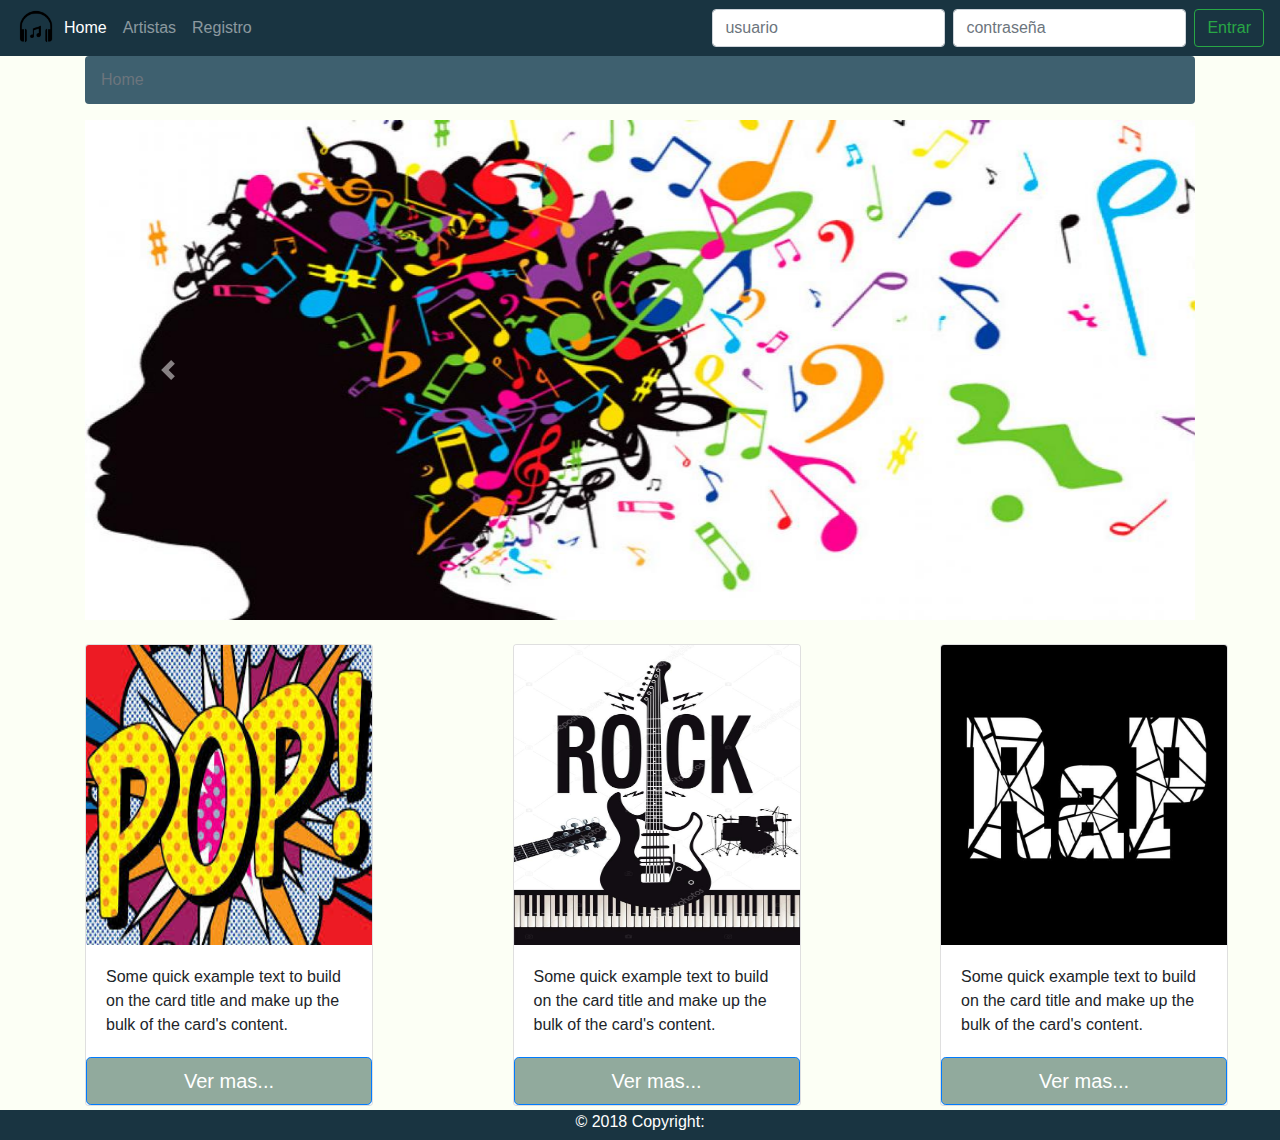
==== index.html @ 81c29c31 "Practicando GIT" ====
<!DOCTYPE html>
<html>
<head>
    <meta charset="utf-8" />
    <meta http-equiv="X-UA-Compatible" content="IE=edge">
    <title>Music</title>
    <meta name="viewport" content="width=device-width, initial-scale=1">
    <link rel="stylesheet" type="text/css" media="screen" href="css/bootstrap.min.css" />
    <link rel="stylesheet" href="css/estilos.css">

</head>
<body>
    <nav class="navbar navbar-expand-lg navbar-dark bg-dark nav-color">
        <a href="index.html"><img src="img/musica.png" class="tamano" ></a>
        <button class="navbar-toggler" type="button" data-toggle="collapse" data-target="#navbarTogglerDemo02"
            aria-controls="navbarTogglerDemo02" aria-expanded="false" aria-label="Toggle navigation">
            <span class="navbar-toggler-icon"></span>
        </button>
    
        <div class="collapse navbar-collapse" id="navbarTogglerDemo02">
            <ul class="navbar-nav mr-auto mt-2 mt-lg-0">
                <li class="nav-item active">
                    <a class="nav-link" href="index.html">Home <span class="sr-only">(current)</span></a>
                </li>
                <li class="nav-item">
                    <a class="nav-link" href="artistas.html">Artistas</a>
                </li>
                <li class="nav-item">
                    <a class="nav-link" href="formulario.html">Registro</a>
                </li>
            </ul>
            <form class="form-inline my-2 my-lg-0">
                <input class="form-control mr-sm-2" type="text" placeholder="usuario">
                <input class="form-control mr-sm-2" type="password" placeholder="contraseña">
                <button class="btn btn-outline-success my-2 my-sm-0" type="submit">Entrar</button>
            </form>
        </div>
    </nav>

    <div class="container">
        <div aria-label="breadcrumb ">
            <ol class="breadcrumb brcr ">
                <li class="breadcrumb-item active " aria-current="page">Home</li>
            </ol>
        </div>

        <div id="carouselExampleIndicators" class="carousel slide" data-ride="carousel">
            <ol class="carousel-indicators">
                <li data-target="#carouselExampleIndicators" data-slide-to="0" class="active"></li>
                <li data-target="#carouselExampleIndicators" data-slide-to="1"></li>
                <li data-target="#carouselExampleIndicators" data-slide-to="2"></li>
            </ol>
            <div class="carousel-inner">
                <div class="carousel-item active">
                    <img class="d-block w-100 slimg " src="img/sl1.jpg" alt="First slide">
                </div>
                <div class="carousel-item">
                    <img class="d-block w-100 slimg" src="img/sl2.jpg" alt="Second slide">
                </div>
                <div class="carousel-item">
                    <img class="d-block w-100 slimg" src="img/sl3.jpg" alt="Third slide">
                </div>
            </div>
            <a class="carousel-control-prev" href="#carouselExampleIndicators" role="button" data-slide="prev">
                <span class="carousel-control-prev-icon" aria-hidden="true"></span>
                <span class="sr-only">Previous</span>
            </a>
            <a class="carousel-control-next" href="#carouselExampleIndicators" role="button" data-slide="next">
                <span class="carousel-control-next-icon" aria-hidden="true"></span>
                <span class="sr-only">Next</span>
            </a>
        </div>

        <div class="row mt-4 d-flex justify-content-between">
            <div class="col-3">
                <div class="card" style="width: 18rem;">
                    <img class="card-img-top cimage" src="img/pop.jpg" alt="Card image cap">
                    <div class="card-body">
                        <p class="card-text">Some quick example text to build on the card title and make up the bulk of the card's
                            content.</p>
                    </div>
                    <button type="button" class="btn btn-primary btn-lg btn-block">Ver mas...</button>
                </div>
            </div>
            <div class="col-3">
                <div class="card" style="width: 18rem;">
                    <img class="card-img-top cimage" src="img/rock.jpg" alt="Card image cap">
                    <div class="card-body">
                        <p class="card-text">Some quick example text to build on the card title and make up the bulk of the card's
                            content.</p>
                    </div>
                    <button type="button" class="btn btn-primary btn-lg btn-block">Ver mas...</button>
                </div>
            </div>
            <div class="col-3">
                <div class="card" style="width: 18rem;">
                    <img class="card-img-top cimage" src="img/rap.jpeg" alt="Card image cap">
                    <div class="card-body">
                        <p class="card-text">Some quick example text to build on the card title and make up the bulk of the card's
                            content.</p>
                    </div>
                    <button type="button" class="btn btn-primary btn-lg btn-block">Ver mas...</button>
                </div>
            </div>
        </div>


    </div>


    <footer class="abajo mt-1   ">
        <div class="d-flex justify-content-center" style="color:white">© 2018 Copyright:</div>
    </footer>





    <script src="https://code.jquery.com/jquery-3.2.1.slim.min.js" integrity="sha384-KJ3o2DKtIkvYIK3UENzmM7KCkRr/rE9/Qpg6aAZGJwFDMVNA/GpGFF93hXpG5KkN"
        crossorigin="anonymous"></script>
    <script src="https://cdnjs.cloudflare.com/ajax/libs/popper.js/1.12.9/umd/popper.min.js" integrity="sha384-ApNbgh9B+Y1QKtv3Rn7W3mgPxhU9K/ScQsAP7hUibX39j7fakFPskvXusvfa0b4Q"
        crossorigin="anonymous"></script>
    <script src="https://maxcdn.bootstrapcdn.com/bootstrap/4.0.0/js/bootstrap.min.js" integrity="sha384-JZR6Spejh4U02d8jOt6vLEHfe/JQGiRRSQQxSfFWpi1MquVdAyjUar5+76PVCmYl"
        crossorigin="anonymous"></script>
</body>
</html>
---- css/estilos.css ----
body{
    background-color: #FCFFF5;
}
.nav-color{
    background-color: #193441 !important;
}
.tamano{
    height: 40px;
    width: 40px;
}
.clf{
    color:white !important;
}
.slimg{
    width: 100%;
    height: 500px;;
}

.brcr{
    background-color: #3E606F;
}
.abajo{
    height: 30px;

    bottom: 0;
    background-color:#193441;
    width: 100%;
}
.cimage{
    height: 300px;
}
.btn-primary{
    background-color:#91AA9D;
}
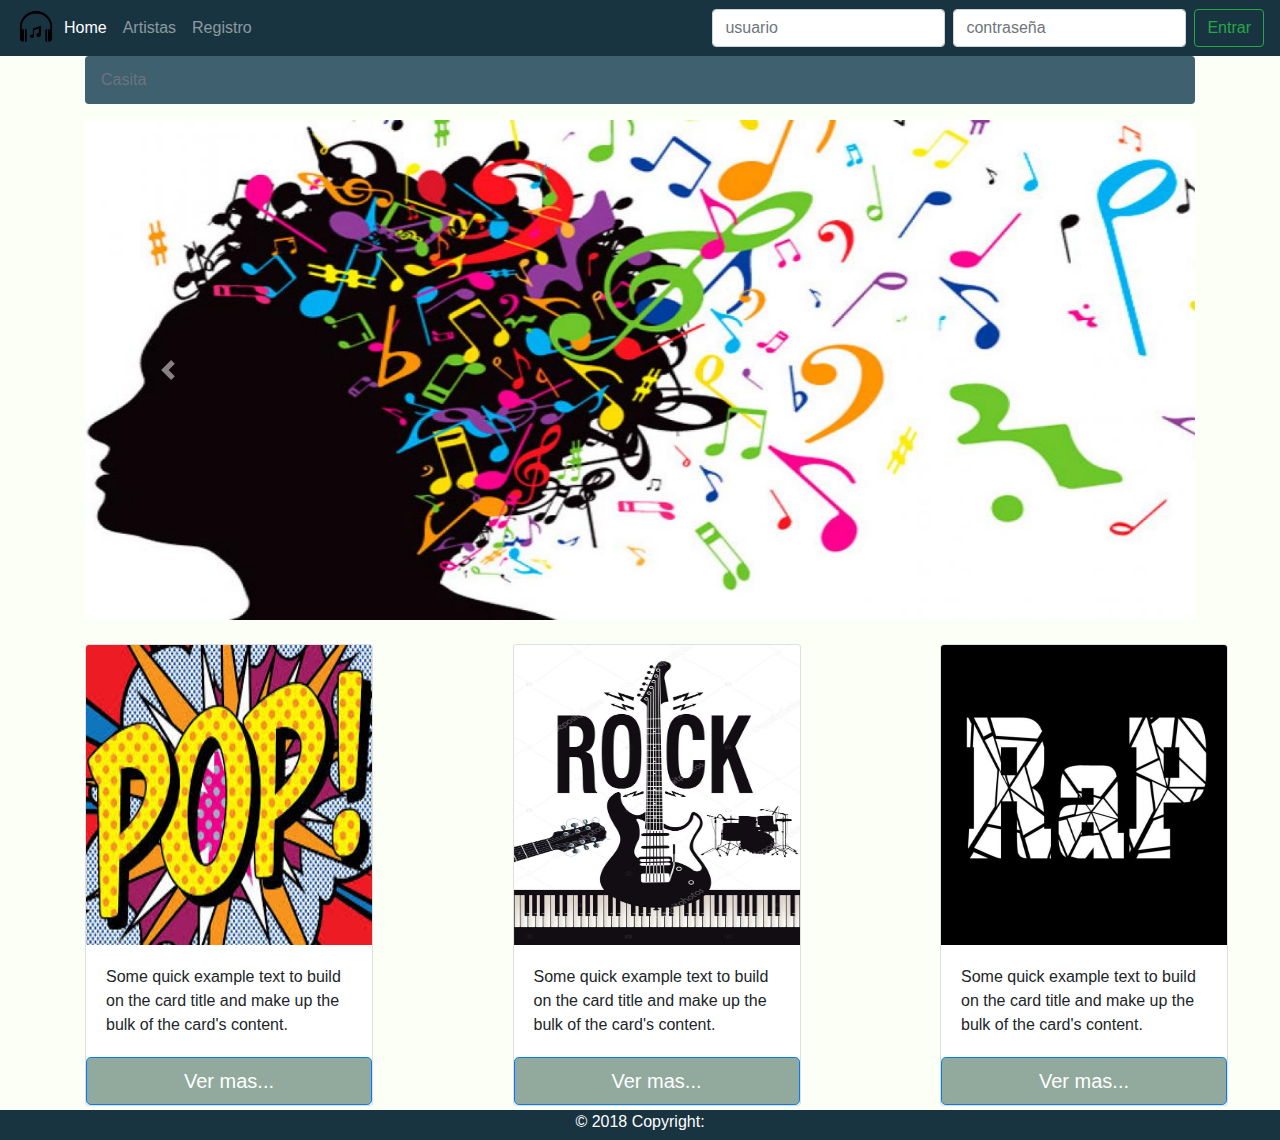
==== commit 3b639cd0: "Remodificacion del index" ====
--- a/index.html
+++ b/index.html
@@ -1,5 +1,6 @@
 <!DOCTYPE html>
 <html>
+
 <head>
     <meta charset="utf-8" />
     <meta http-equiv="X-UA-Compatible" content="IE=edge">
@@ -9,14 +10,14 @@
     <link rel="stylesheet" href="css/estilos.css">
 
 </head>
+
 <body>
     <nav class="navbar navbar-expand-lg navbar-dark bg-dark nav-color">
-        <a href="index.html"><img src="img/musica.png" class="tamano" ></a>
-        <button class="navbar-toggler" type="button" data-toggle="collapse" data-target="#navbarTogglerDemo02"
-            aria-controls="navbarTogglerDemo02" aria-expanded="false" aria-label="Toggle navigation">
+        <a href="index.html"><img src="img/musica.png" class="tamano"></a>
+        <button class="navbar-toggler" type="button" data-toggle="collapse" data-target="#navbarTogglerDemo02" aria-controls="navbarTogglerDemo02" aria-expanded="false" aria-label="Toggle navigation">
             <span class="navbar-toggler-icon"></span>
         </button>
-    
+
         <div class="collapse navbar-collapse" id="navbarTogglerDemo02">
             <ul class="navbar-nav mr-auto mt-2 mt-lg-0">
                 <li class="nav-item active">
@@ -40,7 +41,7 @@
     <div class="container">
         <div aria-label="breadcrumb ">
             <ol class="breadcrumb brcr ">
-                <li class="breadcrumb-item active " aria-current="page">Home</li>
+                <li class="breadcrumb-item active " aria-current="page">Casita</li>
             </ol>
         </div>
 
@@ -76,8 +77,8 @@
                 <div class="card" style="width: 18rem;">
                     <img class="card-img-top cimage" src="img/pop.jpg" alt="Card image cap">
                     <div class="card-body">
-                        <p class="card-text">Some quick example text to build on the card title and make up the bulk of the card's
-                            content.</p>
+                        <p class="card-text">Some quick example text to build on the card title and make up the bulk of the card's content.
+                        </p>
                     </div>
                     <button type="button" class="btn btn-primary btn-lg btn-block">Ver mas...</button>
                 </div>
@@ -86,8 +87,8 @@
                 <div class="card" style="width: 18rem;">
                     <img class="card-img-top cimage" src="img/rock.jpg" alt="Card image cap">
                     <div class="card-body">
-                        <p class="card-text">Some quick example text to build on the card title and make up the bulk of the card's
-                            content.</p>
+                        <p class="card-text">Some quick example text to build on the card title and make up the bulk of the card's content.
+                        </p>
                     </div>
                     <button type="button" class="btn btn-primary btn-lg btn-block">Ver mas...</button>
                 </div>
@@ -96,8 +97,8 @@
                 <div class="card" style="width: 18rem;">
                     <img class="card-img-top cimage" src="img/rap.jpeg" alt="Card image cap">
                     <div class="card-body">
-                        <p class="card-text">Some quick example text to build on the card title and make up the bulk of the card's
-                            content.</p>
+                        <p class="card-text">Some quick example text to build on the card title and make up the bulk of the card's content.
+                        </p>
                     </div>
                     <button type="button" class="btn btn-primary btn-lg btn-block">Ver mas...</button>
                 </div>
@@ -116,11 +117,9 @@
 
 
 
-    <script src="https://code.jquery.com/jquery-3.2.1.slim.min.js" integrity="sha384-KJ3o2DKtIkvYIK3UENzmM7KCkRr/rE9/Qpg6aAZGJwFDMVNA/GpGFF93hXpG5KkN"
-        crossorigin="anonymous"></script>
-    <script src="https://cdnjs.cloudflare.com/ajax/libs/popper.js/1.12.9/umd/popper.min.js" integrity="sha384-ApNbgh9B+Y1QKtv3Rn7W3mgPxhU9K/ScQsAP7hUibX39j7fakFPskvXusvfa0b4Q"
-        crossorigin="anonymous"></script>
-    <script src="https://maxcdn.bootstrapcdn.com/bootstrap/4.0.0/js/bootstrap.min.js" integrity="sha384-JZR6Spejh4U02d8jOt6vLEHfe/JQGiRRSQQxSfFWpi1MquVdAyjUar5+76PVCmYl"
-        crossorigin="anonymous"></script>
+    <script src="https://code.jquery.com/jquery-3.2.1.slim.min.js" integrity="sha384-KJ3o2DKtIkvYIK3UENzmM7KCkRr/rE9/Qpg6aAZGJwFDMVNA/GpGFF93hXpG5KkN" crossorigin="anonymous"></script>
+    <script src="https://cdnjs.cloudflare.com/ajax/libs/popper.js/1.12.9/umd/popper.min.js" integrity="sha384-ApNbgh9B+Y1QKtv3Rn7W3mgPxhU9K/ScQsAP7hUibX39j7fakFPskvXusvfa0b4Q" crossorigin="anonymous"></script>
+    <script src="https://maxcdn.bootstrapcdn.com/bootstrap/4.0.0/js/bootstrap.min.js" integrity="sha384-JZR6Spejh4U02d8jOt6vLEHfe/JQGiRRSQQxSfFWpi1MquVdAyjUar5+76PVCmYl" crossorigin="anonymous"></script>
 </body>
+
 </html>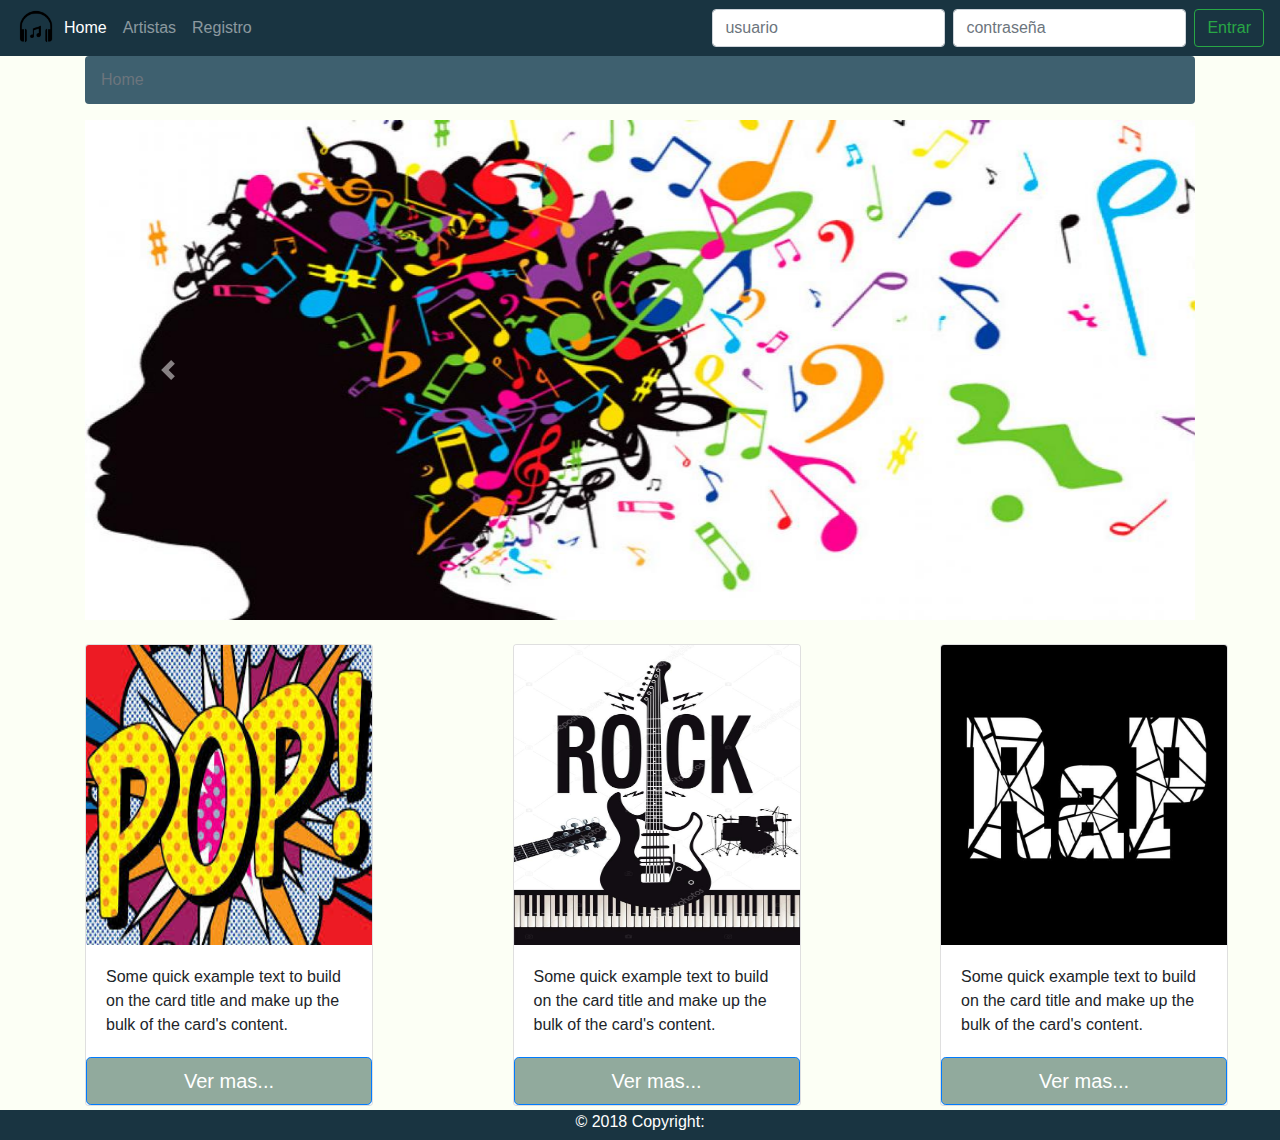
==== commit d4a0dcb0: "Otra vez Casita pasa a Home en index" ====
--- a/index.html
+++ b/index.html
@@ -41,7 +41,7 @@
     <div class="container">
         <div aria-label="breadcrumb ">
             <ol class="breadcrumb brcr ">
-                <li class="breadcrumb-item active " aria-current="page">Casita</li>
+                <li class="breadcrumb-item active " aria-current="page">Home</li>
             </ol>
         </div>
 
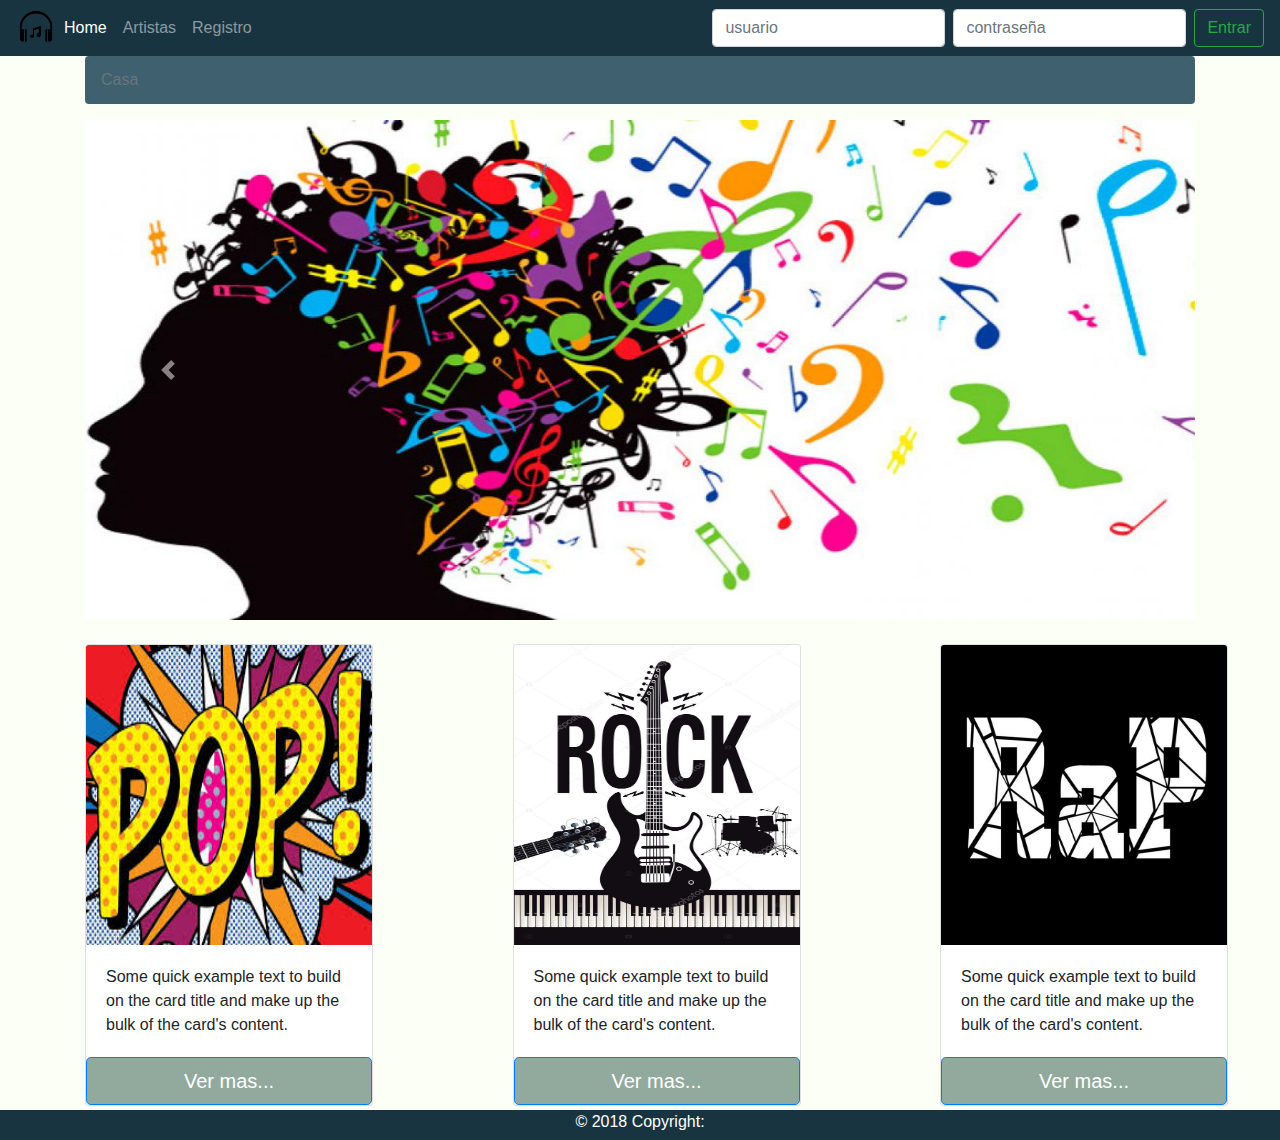
==== commit 3f86d504: "el mio es mejor" ====
--- a/index.html
+++ b/index.html
@@ -41,7 +41,7 @@
     <div class="container">
         <div aria-label="breadcrumb ">
             <ol class="breadcrumb brcr ">
-                <li class="breadcrumb-item active " aria-current="page">Home</li>
+                <li class="breadcrumb-item active " aria-current="page">Casa</li>
             </ol>
         </div>
 
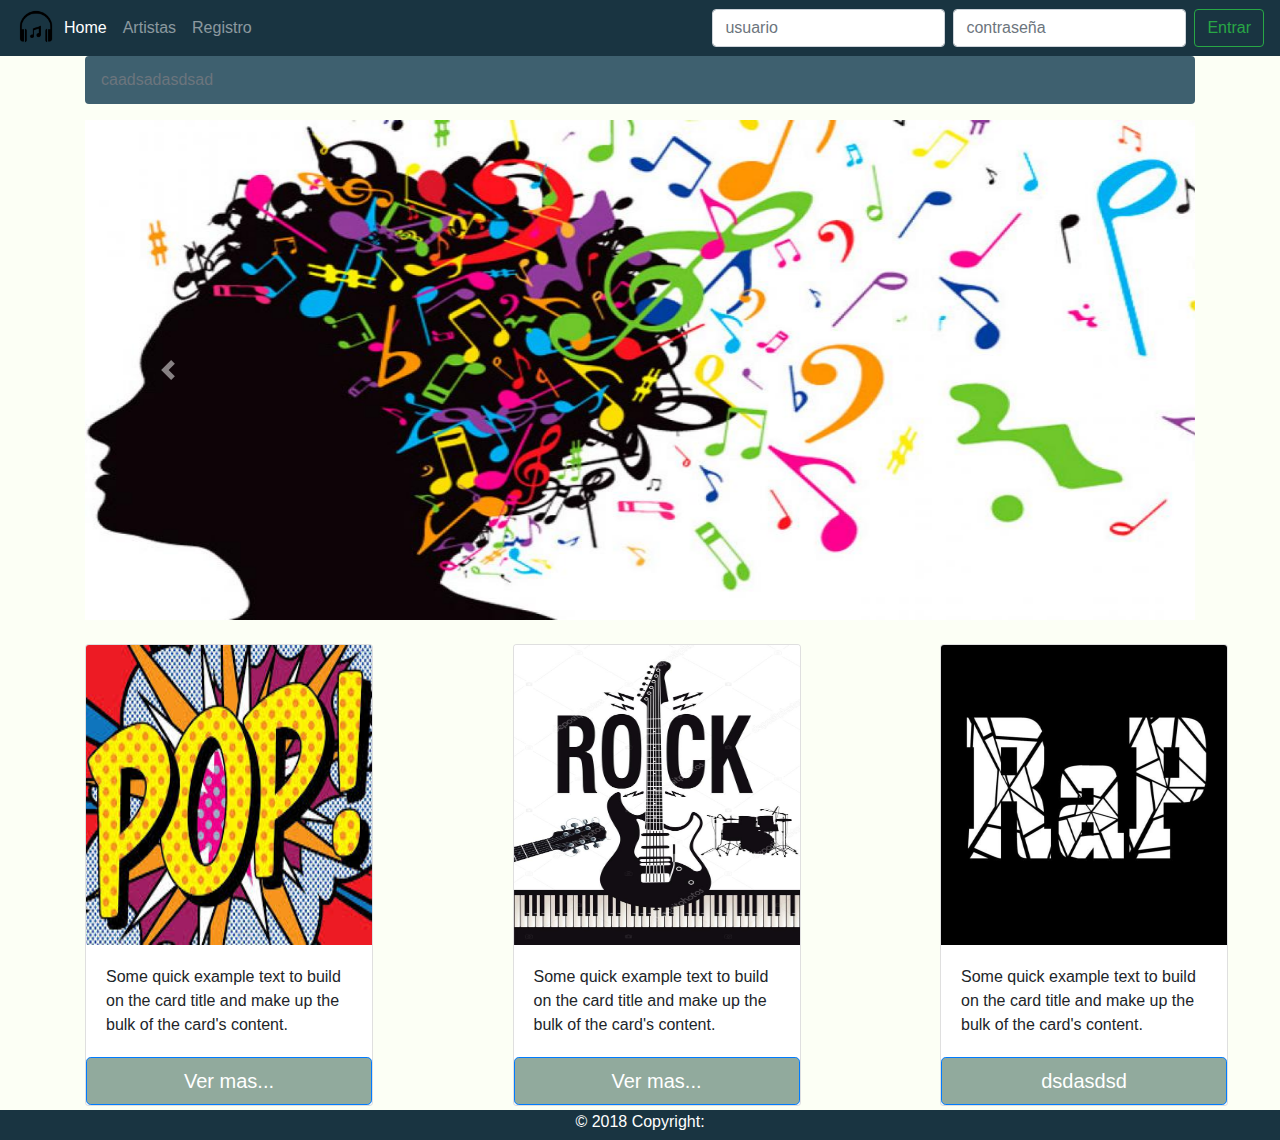
==== commit 30a802a1: "probando git dssads" ====
--- a/index.html
+++ b/index.html
@@ -41,7 +41,7 @@
     <div class="container">
         <div aria-label="breadcrumb ">
             <ol class="breadcrumb brcr ">
-                <li class="breadcrumb-item active " aria-current="page">Casa</li>
+                <li class="breadcrumb-item active " aria-current="page">caadsadasdsad</li>
             </ol>
         </div>
 
@@ -100,7 +100,7 @@
                         <p class="card-text">Some quick example text to build on the card title and make up the bulk of the card's content.
                         </p>
                     </div>
-                    <button type="button" class="btn btn-primary btn-lg btn-block">Ver mas...</button>
+                    <button type="button" class="btn btn-primary btn-lg btn-block">dsdasdsd</button>
                 </div>
             </div>
         </div>
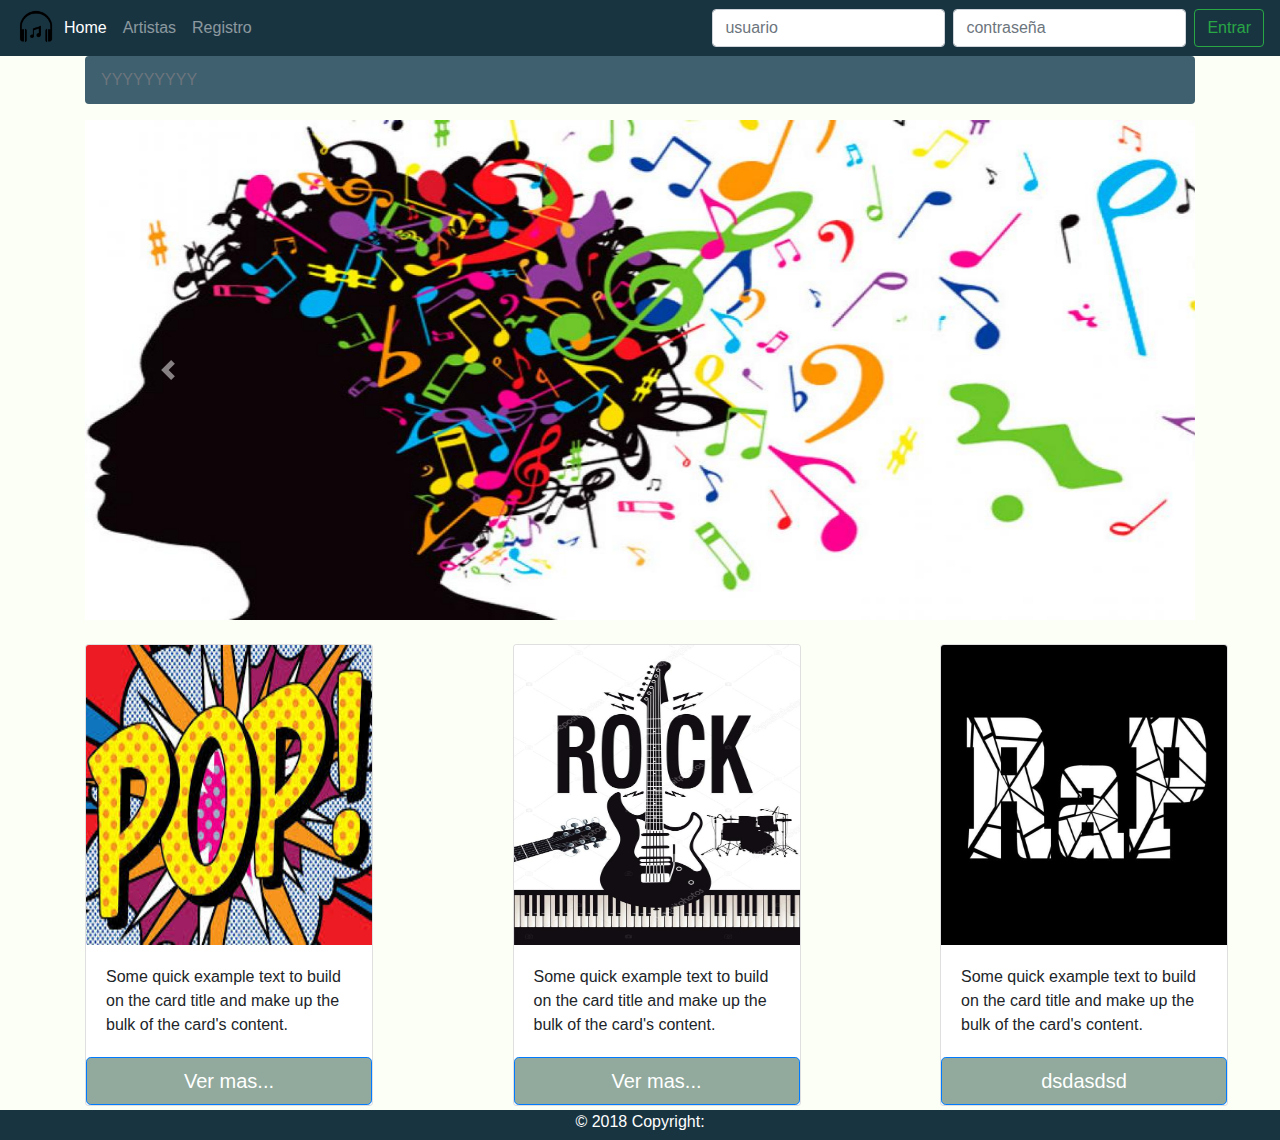
==== commit 2a4ae3dc: "XXXX POR YYYYY" ====
--- a/index.html
+++ b/index.html
@@ -41,7 +41,7 @@
     <div class="container">
         <div aria-label="breadcrumb ">
             <ol class="breadcrumb brcr ">
-                <li class="breadcrumb-item active " aria-current="page">caadsadasdsad</li>
+                <li class="breadcrumb-item active " aria-current="page">YYYYYYYYY</li>
             </ol>
         </div>
 
